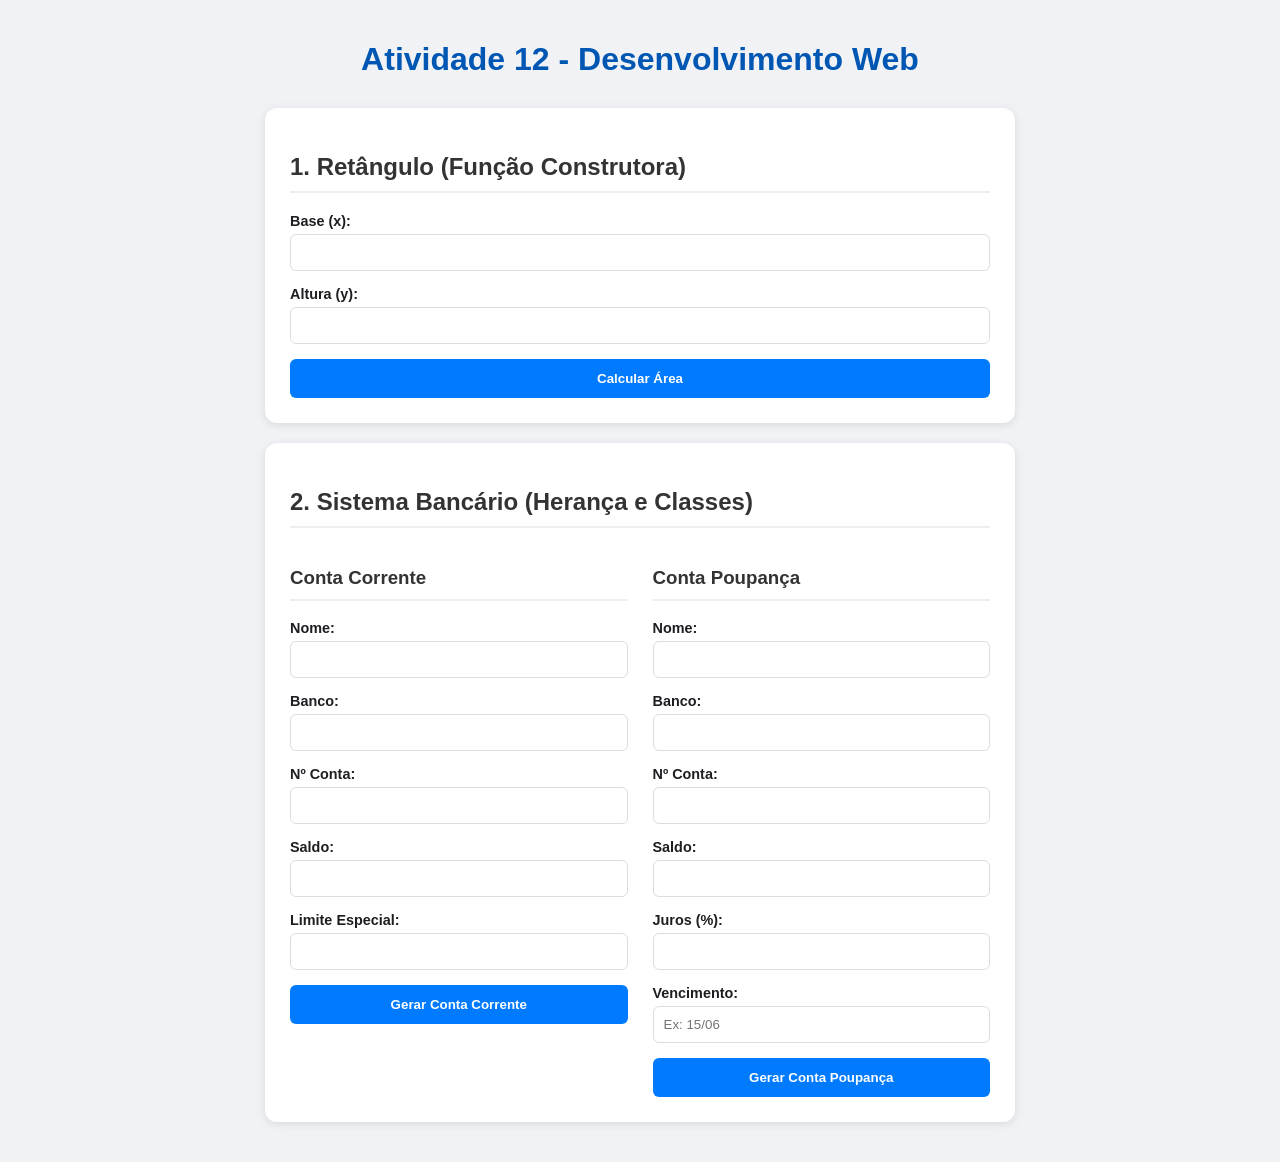
==== Atividade12/index.html @ 1cccbd70 "a" ====
<!DOCTYPE html>
<html lang="pt-BR">
<head>
    <meta charset="UTF-8">
    <meta name="viewport" content="width=device-width, initial-scale=1.0">
    <title>Atividade 12 - PWEB</title>
    <style>
        body {
            font-family: 'Segoe UI', Tahoma, Geneva, Verdana, sans-serif;
            background-color: #f0f2f5;
            color: #1c1e21;
            margin: 0;
            padding: 20px;
            display: flex;
            flex-direction: column;
            align-items: center;
        }
        .card {
            background: #fff;
            padding: 25px;
            margin-bottom: 20px;
            border-radius: 12px;
            box-shadow: 0 2px 10px rgba(0,0,0,0.1);
            width: 100%;
            max-width: 700px;
        }
        h1 { color: #0056b3; margin-bottom: 30px; }
        h2, h3 { color: #333; border-bottom: 2px solid #eee; padding-bottom: 10px; }
        .form-group { margin-bottom: 15px; }
        label { display: block; margin-bottom: 5px; font-weight: 600; font-size: 0.9em; }
        input {
            width: 100%;
            padding: 10px;
            border: 1px solid #ddd;
            border-radius: 6px;
            box-sizing: border-box;
        }
        button {
            background-color: #007bff;
            color: white;
            padding: 12px 20px;
            border: none;
            border-radius: 6px;
            cursor: pointer;
            font-weight: bold;
            transition: background 0.3s;
            width: 100%;
        }
        button:hover { background-color: #0056b3; }
        .resultado {
            margin-top: 20px;
            padding: 15px;
            background-color: #f8f9fa;
            border-left: 5px solid #28a745;
            border-radius: 4px;
            white-space: pre-wrap;
            display: none;
            font-family: 'Courier New', Courier, monospace;
            font-size: 0.95em;
        }
        .grid-forms {
            display: grid;
            grid-template-columns: 1fr 1fr;
            gap: 25px;
        }
        @media (max-width: 600px) {
            .grid-forms { grid-template-columns: 1fr; }
        }
    </style>
</head>
<body>

    <h1>Atividade 12 - Desenvolvimento Web</h1>

    <div class="card">
        <h2>1. Retângulo (Função Construtora)</h2>
        <form id="formRetangulo">
            <div class="form-group">
                <label>Base (x):</label>
                <input type="number" id="baseRet" step="0.01" required>
            </div>
            <div class="form-group">
                <label>Altura (y):</label>
                <input type="number" id="alturaRet" step="0.01" required>
            </div>
            <button type="submit">Calcular Área</button>
        </form>
        <div id="resRetangulo" class="resultado"></div>
    </div>

    <div class="card">
        <h2>2. Sistema Bancário (Herança e Classes)</h2>
        <div class="grid-forms">
            <form id="formCorrente">
                <h3>Conta Corrente</h3>
                <div class="form-group"><label>Nome:</label><input type="text" id="nomeC" required></div>
                <div class="form-group"><label>Banco:</label><input type="text" id="bancoC" required></div>
                <div class="form-group"><label>Nº Conta:</label><input type="text" id="numC" required></div>
                <div class="form-group"><label>Saldo:</label><input type="number" step="0.01" id="saldoC" required></div>
                <div class="form-group"><label>Limite Especial:</label><input type="number" step="0.01" id="limiteC" required></div>
                <button type="submit">Gerar Conta Corrente</button>
                <div id="resCorrente" class="resultado"></div>
            </form>

            <form id="formPoupanca">
                <h3>Conta Poupança</h3>
                <div class="form-group"><label>Nome:</label><input type="text" id="nomeP" required></div>
                <div class="form-group"><label>Banco:</label><input type="text" id="bancoP" required></div>
                <div class="form-group"><label>Nº Conta:</label><input type="text" id="numP" required></div>
                <div class="form-group"><label>Saldo:</label><input type="number" step="0.01" id="saldoP" required></div>
                <div class="form-group"><label>Juros (%):</label><input type="number" step="0.01" id="jurosP" required></div>
                <div class="form-group"><label>Vencimento:</label><input type="text" id="vencimentoP" placeholder="Ex: 15/06" required></div>
                <button type="submit">Gerar Conta Poupança</button>
                <div id="resPoupanca" class="resultado"></div>
            </form>
        </div>
    </div>

    <script src="script.js"></script>
</body>
</html>
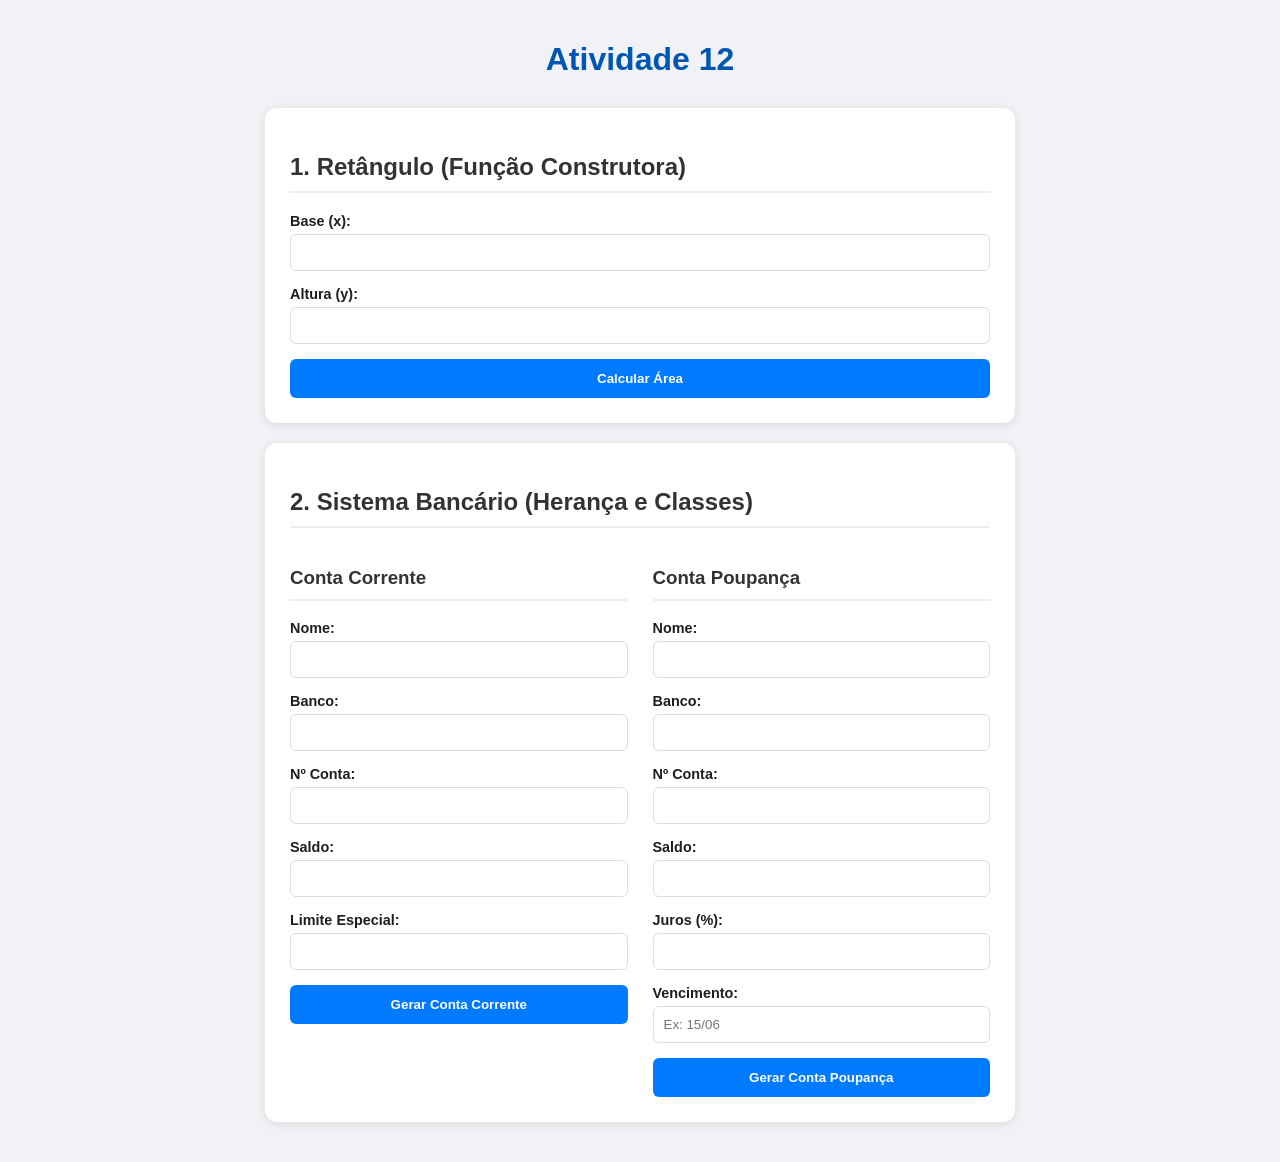
==== commit 724507a9: "exercicios aula 11/05" ====
--- a/Atividade12/index.html
+++ b/Atividade12/index.html
@@ -46,7 +46,6 @@
             transition: background 0.3s;
             width: 100%;
         }
-        button:hover { background-color: #0056b3; }
         .resultado {
             margin-top: 20px;
             padding: 15px;
@@ -70,7 +69,7 @@
 </head>
 <body>
 
-    <h1>Atividade 12 - Desenvolvimento Web</h1>
+    <h1>Atividade 12</h1>
 
     <div class="card">
         <h2>1. Retângulo (Função Construtora)</h2>
